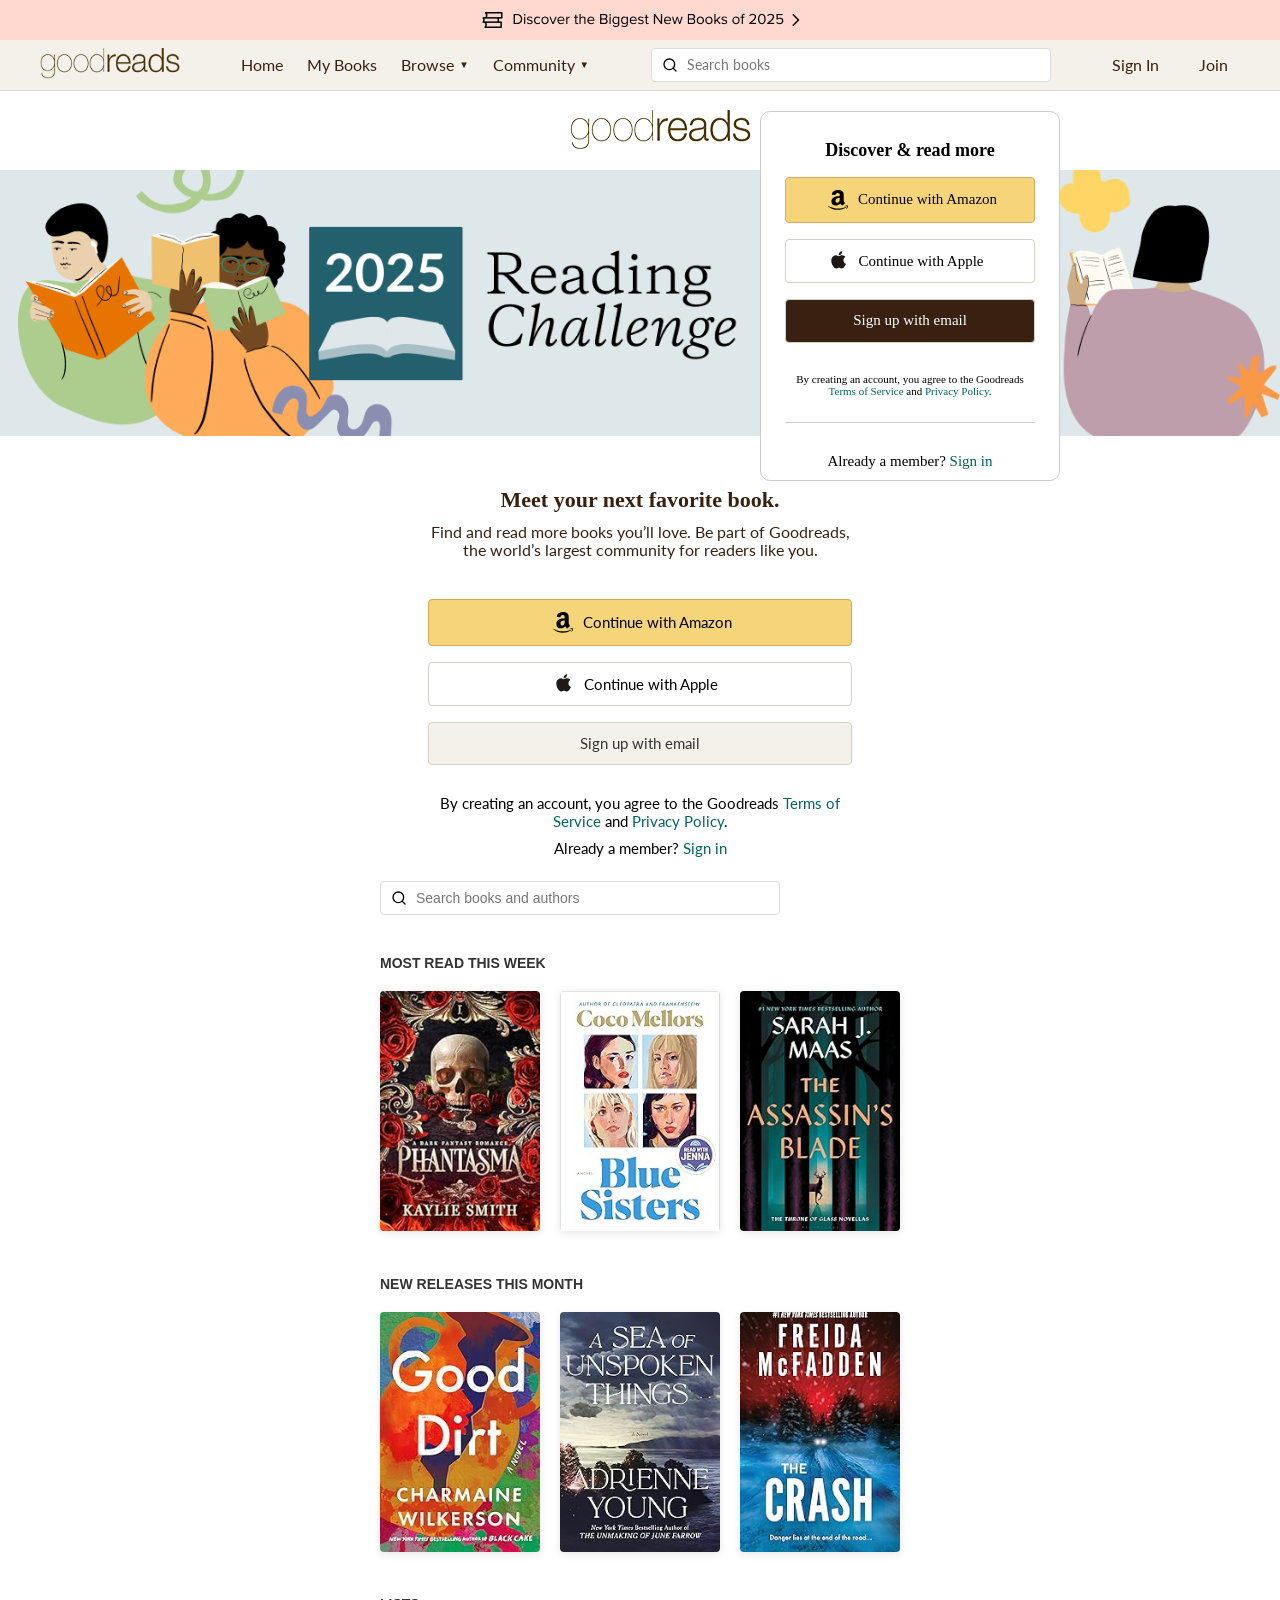
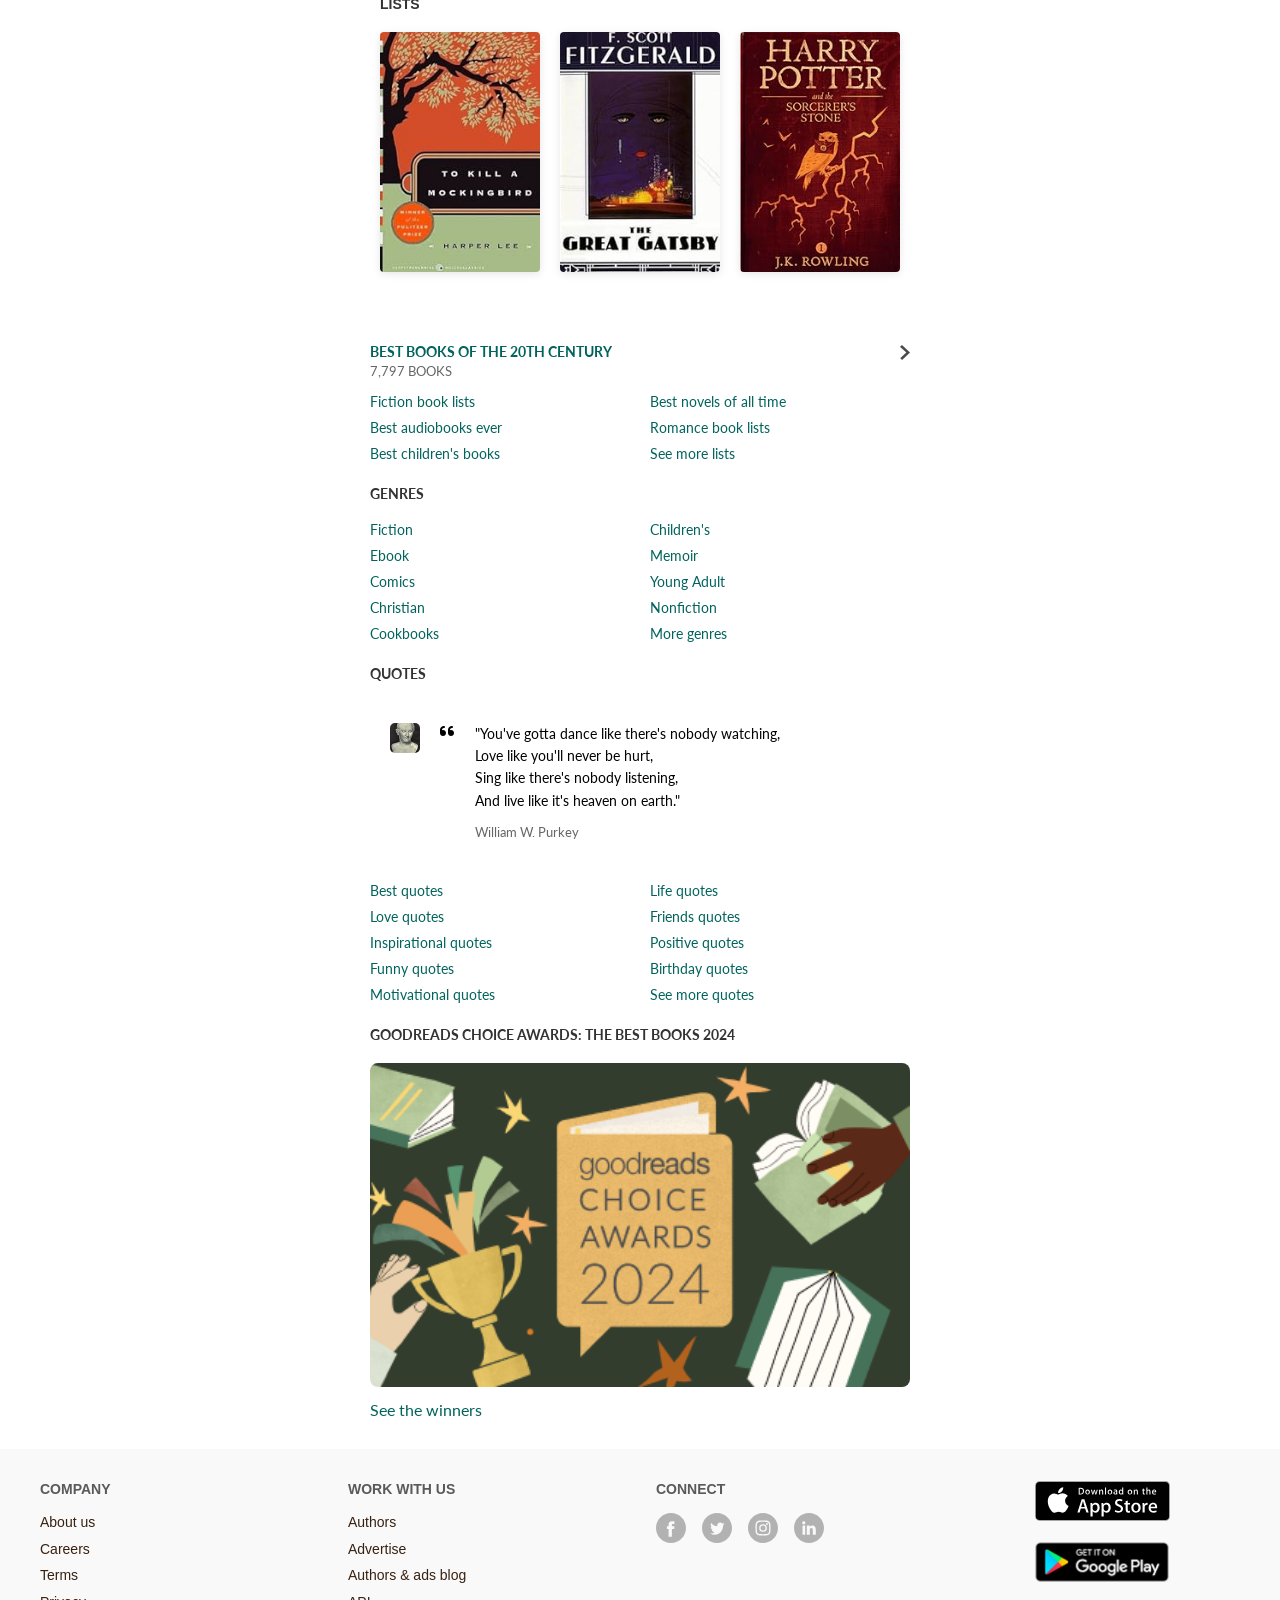
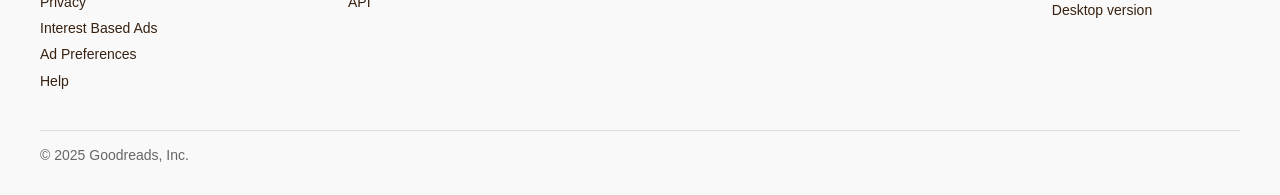
==== frontend/mainHome.html @ a1d8a349 "Added Frontend part from previous class project | IP 1 class project - Good-reads clone - UI / front" ====
<!DOCTYPE html>
<html lang="en">
  <head>
    <meta charset="UTF-8" />
    <meta name="viewport" content="width=device-width, initial-scale=1.0" />
    <meta
      name="description"
      content="Discover and read more books you'll love. Be part of Goodreads, the world’s largest community for readers."
    />
    <meta
      name="keywords"
      content="books, reading, book reviews, book recommendations, Goodreads, book community"
    />
    <meta name="author" content="Goodreads" />
    <meta
      property="og:title"
      content="Goodreads | Meet your next favorite book"
    />
    <meta
      property="og:description"
      content="Discover and read more books you'll love. Be part of Goodreads, the world’s largest community for readers."
    />
    <meta property="og:image" content="./assets/image/logo.png" />
    <meta property="og:url" content="https://www.goodreads.com" />
    <meta name="twitter:card" content="summary_large_image" />
    <meta
      name="twitter:title"
      content="Goodreads | Meet your next favorite book"
    />
    <meta
      name="twitter:description"
      content="Discover and read more books you'll love. Be part of Goodreads, the world’s largest community for readers."
    />
    <meta name="twitter:image" content="./assets/image/logo.png" />
    <title>Goodreads | Meet your next favorite book</title>
    <link rel="icon" href="./assets/image/favicon.png" />
    <link rel="stylesheet" href="./css/mainHomeStyles.css" />
    <link rel="stylesheet" href="./css/normalize.css" />
    <link rel="preconnect" href="https://fonts.googleapis.com" />
    <link rel="preconnect" href="https://fonts.gstatic.com" crossorigin />
    <link
      href="https://fonts.googleapis.com/css2?family=Lato:ital,wght@0,100;0,300;0,400;0,700;0,900;1,100;1,300;1,400;1,700;1,900&display=swap"
      rel="stylesheet"
    />

    <link
      href="https://cdnjs.cloudflare.com/ajax/libs/font-awesome/6.0.0-beta3/css/all.min.css"
      rel="stylesheet"
    />
  </head>
  <body>
    <!-- header section -->
    <header class="header">
      <div class="header-info">
        <a href="#"
          ><img src="./assets/image/siteHeaderFullImage.png" alt=""
        /></a>
      </div>
      <div class="nav-container">
        <nav class="nav">
          <div class="search-icon">
            <i class="fas fa-search"></i>
          </div>
          <a href="#" class="logo"
            ><img src="./assets/image/logo.png" alt=""
          /></a>
          <div class="nav-links">
            <a href="./mainHome.html" class="nav-link">Home</a>
            <a href="./Pages/BookDisplay.html" class="nav-link my-books-link"
              >My Books</a
            >
            <div class="dropdown">
              <a
                href="./Pages/BookDisplay.html"
                class="nav-link dropdown-toggle"
                >Browse</a
              >
            </div>
            <div class="dropdown">
              <a href="#" class="nav-link dropdown-toggle">Community</a>
            </div>
          </div>
          <div class="search-container">
            <input
              type="search"
              class="search-input"
              placeholder="Search books"
            />
          </div>
          <div class="auth-links">
            <a
              href="./Pages/signInWithPage.html"
              class="nav-link auth-link sign-in"
              >Sign In</a
            >
            <a
              href="./Pages/signUpWithPage.html"
              class="nav-link auth-link join"
              >Join</a
            >
          </div>
        </nav>
      </div>
    </header>
    <!-- header section end-->

    <section class="hero-section">
      <div class="hero-logo">
        <img src="./assets/image/logo.png" alt="logo" />
      </div>

      <div class="hero">
        <img
          class="first-image"
          src="./assets/image/promo-banner.png"
          alt="promotional banner image"
        />
        <!-- a second banner image for smaller screens -->
        <img
          class="second-image"
          src="./assets/image/second-hero-banner-image.png"
          alt=""
        />
      </div>

      <div class="sign-up-with-page--overlay">
        <h3>Discover & read more</h3>
        <div class="sign-up-with-container">
          <div class="buttons">
            <button class="button amazon-btn">
              <img src="./assets/image/amazon-icon.svg" alt="" /><span
                class="text-content"
              >
                Continue with Amazon
              </span>
            </button>

            <button class="button apple-btn">
              <img width="" src="./assets/image/apple-logo.svg" alt="" /><span
                class="text-content"
              >
                Continue with Apple
              </span>
            </button>

            <button
              class="button email-btn"
              onclick="location.href='./Pages/signUpWithEmail.html'"
            >
              Sign up with email
            </button>
          </div>

          <div class="terms">
            By creating an account, you agree to the Goodreads
            <a href="#">Terms of Service</a> and <a href="#">Privacy Policy</a>.
          </div>

          <div class="signin">
            Already a member? <a href="./Pages/signInWithPage.html">Sign in</a>
          </div>
        </div>
      </div>
    </section>

    <!-- main section -->
    <main class="main-container">
      <section class="promo-section">
        <h3 class="heading">Meet your next favorite book.</h3>
        <p class="sub-heading">
          Find and read more books you’ll love. Be part of Goodreads, the
          world’s largest community for readers like you.
        </p>
      </section>

      <section class="sign-up-with-page">
        <div class="sign-up-with-container">
          <div class="buttons">
            <button class="button amazon-btn">
              <img src="./assets/image/amazon-icon.svg" alt="" /><span
                class="text-content"
              >
                Continue with Amazon
              </span>
            </button>

            <button class="button apple-btn">
              <img width="" src="./assets/image/apple-logo.svg" alt="" /><span
                class="text-content"
              >
                Continue with Apple
              </span>
            </button>

            <button
              class="button email-btn"
              onclick="location.href='signUpWithEmail.html'"
            >
              Sign up with email
            </button>
          </div>

          <div class="terms">
            By creating an account, you agree to the Goodreads
            <a href="#">Terms of Service</a> and <a href="#">Privacy Policy</a>.
          </div>

          <div class="signin">
            Already a member? <a href="./Pages/signInWithPage.html">Sign in</a>
          </div>
        </div>
      </section>

      <section class="books-display-grid">
        <div class="books-gird-container">
          <div class="author-search-container search-container">
            <input
              type="search"
              placeholder="Search books and authors"
              class="authors-search-input search-input"
            />
          </div>

          <section class="book-section">
            <h2 class="section-title">MOST READ THIS WEEK</h2>
            <div class="book-grid">
              <div class="book-card">
                <a href="./Pages/BookDisplay.html">
                  <img
                    src="./assets/image/books-image/book1.png"
                    alt="Phantasma by Kaylie Smith"
                    class="book-cover"
                  />
                </a>
              </div>
              <div class="book-card">
                <a href="./Pages/BookDisplay.html">
                  <img
                    src="./assets/image/books-image/book2.png"
                    alt="Blue Sisters by Coco Mellors"
                    class="book-cover"
                  />
                </a>
              </div>
              <div class="book-card">
                <a href="./Pages/BookDisplay.html">
                  <img
                    src="./assets/image/books-image/book3.png"
                    alt="The Assassin's Blade"
                    class="book-cover"
                  />
                </a>
              </div>
            </div>
          </section>

          <section class="book-section">
            <h2 class="section-title">NEW RELEASES THIS MONTH</h2>
            <div class="book-grid">
              <div class="book-card">
                <a href="./Pages/BookDisplay.html">
                  <img
                    src="./assets/image/books-image/book4.png"
                    alt="Good Dirt by Charmaine Wilkerson"
                    class="book-cover"
                  />
                </a>
              </div>
              <div class="book-card">
                <a href="./Pages/BookDisplay.html">
                  <img
                    src="./assets/image/books-image/book5.png"
                    alt="A Sea of Unspoken Things by Adrienne Young"
                    class="book-cover"
                  />
                </a>
              </div>
              <div class="book-card">
                <a href="./Pages/BookDisplay.html">
                  <img
                    src="./assets/image/books-image/book6.png"
                    alt="The Crash"
                    class="book-cover"
                  />
                </a>
              </div>
            </div>
          </section>
          <section class="book-section">
            <h2 class="section-title">LISTS</h2>
            <div class="book-grid">
              <div class="book-card">
                <a href="./Pages/BookDisplay.html">
                  <img
                    src="./assets/image/books-image/book7.png"
                    alt="Good Dirt by Charmaine Wilkerson"
                    class="book-cover"
                  />
                </a>
              </div>
              <div class="book-card">
                <a href="./Pages/BookDisplay.html">
                  <img
                    src="./assets/image/books-image/book8.png"
                    alt="A Sea of Unspoken Things by Adrienne Young"
                    class="book-cover"
                  />
                </a>
              </div>
              <div class="book-card">
                <a href="./Pages/BookDisplay.html">
                  <img
                    src="./assets/image/books-image/book9.png"
                    alt="The Crash"
                    class="book-cover"
                  />
                </a>
              </div>
            </div>
          </section>
        </div>
      </section>

      <section class="list-section">
        <h2 class="section-title with-count">
          <a href="#" class="section-link">
            <p>Best Books of the 20th Century</p>
            <span class="chevron">
              <img src="./assets/icons/chevron.png" alt="" />
            </span>
          </a>
          <div class="book-count">7,797 books</div>
        </h2>

        <div class="lists-grid">
          <div class="lists-column">
            <a href="#" class="list-link">Fiction book lists</a>
            <a href="#" class="list-link">Best audiobooks ever</a>
            <a href="#" class="list-link">Best children's books</a>
          </div>
          <div class="lists-column">
            <a href="#" class="list-link">Best novels of all time</a>
            <a href="#" class="list-link">Romance book lists</a>
            <a href="#" class="list-link">See more lists</a>
          </div>
        </div>
      </section>

      <section class="genres-section">
        <h2 class="section-title">GENRES</h2>
        <div class="lists-grid">
          <div class="lists-column">
            <a href="#" class="list-link">Fiction</a>
            <a href="#" class="list-link">Ebook</a>
            <a href="#" class="list-link">Comics</a>
            <a href="#" class="list-link">Christian</a>
            <a href="#" class="list-link">Cookbooks</a>
          </div>
          <div class="lists-column">
            <a href="#" class="list-link">Children's</a>
            <a href="#" class="list-link">Memoir</a>
            <a href="#" class="list-link">Young Adult</a>
            <a href="#" class="list-link">Nonfiction</a>
            <a href="#" class="list-link">More genres</a>
          </div>
        </div>
      </section>

      <section class="quotes-section">
        <h2 class="section-title">QUOTES</h2>
        <div class="quote-card">
          <div class="quote-content">
            <img
              src="./assets/image/quote-img.png"
              alt="William W. Purkey"
              class="quote-author-image"
            />
            <i class="fas fa-quote-left"></i>
            <blockquote class="quote-text">
              <p>"You've gotta dance like there's nobody watching,</p>
              <p>Love like you'll never be hurt,</p>
              <p>Sing like there's nobody listening,</p>
              <p>And live like it's heaven on earth."</p>
              <footer class="quote-author">William W. Purkey</footer>
            </blockquote>
          </div>
        </div>

        <div class="lists-grid">
          <div class="lists-column">
            <a href="#" class="list-link">Best quotes</a>
            <a href="#" class="list-link">Love quotes</a>
            <a href="#" class="list-link">Inspirational quotes</a>
            <a href="#" class="list-link">Funny quotes</a>
            <a href="#" class="list-link">Motivational quotes</a>
          </div>
          <div class="lists-column">
            <a href="#" class="list-link">Life quotes</a>
            <a href="#" class="list-link">Friends quotes</a>
            <a href="#" class="list-link">Positive quotes</a>
            <a href="#" class="list-link">Birthday quotes</a>
            <a href="#" class="list-link">See more quotes</a>
          </div>
        </div>
      </section>

      <section class="awards-section">
        <h2 class="section-title">
          GOODREADS CHOICE AWARDS: THE BEST BOOKS 2024
        </h2>
        <a href="#" class="awards-banner">
          <img
            src="./assets/image/goodreads-2024-award.png"
            alt="Goodreads Choice Awards 2024"
            class="awards-image"
          />
          <a href="#" class="awards-link">See the winners</a>
        </a>
      </section>
    </main>
    <!-- main section end -->

    <!-- footer section -->
    <footer class="footer">
      <div class="footer-content">
        <!-- Company information links -->
        <div class="footer-section">
          <h3>COMPANY</h3>
          <ul>
            <li><a href="#">About us</a></li>
            <li><a href="#">Careers</a></li>
            <li><a href="#">Terms</a></li>
            <li><a href="#">Privacy</a></li>
            <li><a href="#">Interest Based Ads</a></li>
            <li><a href="#">Ad Preferences</a></li>
            <li><a href="#">Help</a></li>
          </ul>
        </div>

        <!-- Work with us links -->
        <div class="footer-section">
          <h3>WORK WITH US</h3>
          <ul>
            <li><a href="#">Authors</a></li>
            <li><a href="#">Advertise</a></li>
            <li><a href="#">Authors & ads blog</a></li>
            <li><a href="#">API</a></li>
          </ul>
        </div>

        <!-- Social media links -->
        <div class="footer-section">
          <h3>CONNECT</h3>
          <div class="social-icons">
            <a href="#" aria-label="Facebook"
              ><img
                src="./assets/icons/facebook.svg"
                alt="Facebook"
                class="social-icon"
            /></a>
            <a href="#" aria-label="Twitter"
              ><img
                src="./assets/icons/twitter.svg"
                alt="Twitter"
                class="social-icon"
            /></a>
            <a href="#" aria-label="Instagram"
              ><img
                src="./assets/icons/instagram.svg"
                alt="Instagram"
                class="social-icon"
            /></a>
            <a href="#" aria-label="LinkedIn"
              ><img
                src="./assets/icons/linkedin.svg"
                alt="LinkedIn"
                class="social-icon"
            /></a>
          </div>
        </div>

        <!-- App download links -->
        <div class="footer-section app-downloads">
          <a href="#" class="app-button">
            <img
              src="./assets/icons/appleStore.svg"
              alt="Download on the App Store"
            />
          </a>
          <a href="#" class="app-button">
            <img
              src="./assets/icons/googlePlayStore.png"
              alt="Get it on Google Play"
            />
          </a>
          <a href="#" class="desktop-version">Desktop version</a>
        </div>
      </div>

      <!-- Footer bottom section -->
      <div class="footer-bottom">
        <p>&copy; 2025 Goodreads, Inc.</p>
      </div>
    </footer>
    <!-- footer section end -->
  </body>
</html>
---- frontend/css/mainHomeStyles.css ----
/* Reset default margin, padding, and set box-sizing to border-box for all elements */
* {
  margin: 0;
  padding: 0;
  box-sizing: border-box;
}

/* Set default font for the body */
body {
  font-family: "Lato", "Helvetica Neue", Arial, sans-serif;
}

/* Header styles */
.header {
  position: fixed;
  top: 0;
  left: 0;
  right: 0;
  z-index: 1000;
}
.header-info a {
  background-color: #ffd9d0;
  display: flex;
  max-width: 100%;
  justify-content: center;
}

/* Navigation container styles */
.nav-container {
  background-color: #f4f1ea;
  padding: 0 32px;
  border-bottom: 1px solid #d8d8d8;
}

/* Navigation bar styles */
.nav {
  display: flex;
  align-items: center;
  justify-content: space-between;
  max-width: 1200px;
  margin: 0 auto;
}

/* Logo styles */
.logo {
  max-width: 140px;
}
.logo img {
  width: 100%;
  margin-right: 15px;
}

/* Navigation links styles */
.nav-links {
  display: inline-flex;
  align-items: center;
}

/* Individual navigation link styles */
.nav-link {
  color: #382110;
  display: flex;
  align-items: center;
  text-decoration: none;
  font-size: 16px;
  height: 50px;
  padding: 0 12px;
  transition: all 0.2s ease-in-out;
}

/* Navigation link hover effect */
.nav-link:hover {
  background-color: #382110;
  color: white;
}

/* Dropdown menu styles */
.dropdown {
  position: relative;
  display: inline-block;
}

/* Dropdown toggle arrow */
.dropdown-toggle::after {
  content: "▼";
  font-size: 0.6rem;
  margin-left: 0.3rem;
}

/* Search container styles */
.search-container {
  position: relative;
  flex-grow: 1;
  flex-basis: 1fr;
  max-width: 400px;
}

/* Search input styles */
.search-input {
  width: 100%;
  padding: 8px 12px;
  font-size: 14px;
  border: 1px solid #ddd;
  border-radius: 4px;
  outline: none;
  background-image: url('data:image/svg+xml,<svg xmlns="http://www.w3.org/2000/svg" width="16" height="16" viewBox="0 0 24 24" fill="none" stroke="currentColor" stroke-width="2" stroke-linecap="round" stroke-linejoin="round"><circle cx="11" cy="11" r="8"/><line x1="21" y1="21" x2="16.65" y2="16.65"/></svg>');
  background-repeat: no-repeat;
  background-position: 10px center;
  padding-left: 35px;
}

/* Hide search icon by default */
.search-icon {
  display: none;
}

/* Authentication links styles */
.auth-links {
  display: flex;
  gap: 1rem;
  align-items: center;
}

/* Individual authentication link styles */
.auth-link {
  color: #382110;
  font-size: 16px;
}

/* Responsive styles for screens with max-width of 1190px */
@media (max-width: 1190px) {
  .nav {
    flex-wrap: wrap;
    justify-content: center;
  }

  .header-info a {
    overflow: hidden;
  }

  .nav-links {
    order: 3;
    width: 100%;
    margin-top: 0.5rem;
    display: flex;
    justify-content: center;
    gap: 5vw;
    border-top: 1px solid #d8d8d8;
  }

  .search-container {
    margin: 0 15px;
  }
}

/* Responsive styles for screens with max-width of 768px */
@media (max-width: 768px) {
  .search-container,
  .auth-links .join,
  .my-books-link {
    display: none;
  }
  .nav-links {
    gap: 10vw;
  }
  .nav {
    padding-top: 10px;
  }

  .auth-links .sign-in {
    height: 32px;
    padding: 0 15px;
    border-radius: 5px;
    background-color: #382110;
    color: white;
  }
  .nav {
    justify-content: space-between;
  }
  .search-icon {
    display: block;
  }
}

/* Responsive styles for screens with max-width of 300px */
@media (max-width: 300px) {
  .nav-links {
    gap: 0;
  }
}
/* header styles end */

/* Footer section styles */
.footer {
  background-color: #f9f9f9;
  padding: 2rem 1rem;
  font-family: "Helvetica Neue", Helvetica, Arial, sans-serif;
}

/* Footer content grid layout */
.footer-content {
  max-width: 1200px;
  margin: 0 auto;
  display: grid;
  grid-template-columns: repeat(auto-fit, minmax(200px, 1fr));
  gap: 2rem;
}

/* Footer section heading styles */
.footer-section h3 {
  color: #333;
  font-size: 0.875rem;
  font-weight: 900;
  margin-bottom: 1rem;
  opacity: 0.8;
}

/* Footer section list styles */
.footer-section ul {
  list-style: none;
  padding: 0;
  margin: 0;
}

/* Footer section list item styles */
.footer-section ul li {
  margin-bottom: 0.5rem;
}

/* Footer section list item link styles */
.footer-section ul li a {
  color: #382110;
  text-decoration: none;
  font-size: 0.875rem;
}

/* Footer section list item link hover effect */
.footer-section ul li a:hover {
  text-decoration: underline;
}

/* Social icons container styles */
.social-icons {
  display: flex;
  gap: 1rem;
}

/* Individual social icon styles */
.social-icon {
  width: 30px;
  height: 30px;
  opacity: 0.8;
}

/* App download buttons container styles */
.app-downloads {
  display: flex;
  flex-wrap: wrap;
  flex-direction: column;
  align-items: center;
  gap: 1rem;
}

/* App download button image styles */
.app-button img {
  height: 40px;
  width: auto;
}

/* Footer bottom section styles */
.footer-bottom {
  max-width: 1200px;
  margin: 2rem auto 0;
  padding-top: 1rem;
  border-top: 1px solid #ddd;
  display: flex;
  justify-content: space-between;
  align-items: center;
  font-size: 0.875rem;
  color: #666;
}

/* Desktop version link styles */
.desktop-version {
  color: #382110;
  text-decoration: none;
  font-size: 0.875rem;
}

/* Desktop version link hover effect */
.desktop-version:hover {
  text-decoration: underline;
}

/* Responsive styles for screens with max-width of 940px */
@media (max-width: 940px) {
  .app-downloads {
    flex-direction: row;
  }
}

/* Responsive styles for screens with max-width of 768px */
@media (max-width: 768px) {
  .footer-content {
    grid-template-columns: repeat(auto-fit, minmax(150px, 1fr));
    gap: 1.5rem;
  }

  .app-downloads {
    grid-column: 1 / -1;
    flex-direction: row;
    justify-content: center;
    gap: 1rem;
  }

  .footer-bottom {
    flex-direction: column;
    text-align: center;
    gap: 0.5rem;
  }
}

/* Responsive styles for screens with max-width of 480px */
@media (max-width: 480px) {
  .footer {
    padding: 1.5rem 1rem;
  }

  .footer-content {
    grid-template-columns: 1fr;
    text-align: center;
  }

  .social-icons {
    justify-content: center;
  }

  .app-downloads {
    flex-direction: column;
    align-items: center;
  }
}
/* Footer section styles end */

/* Hero seciton styles */
.container {
  width: 100%;
  max-width: 1200px;
  margin: 0 auto;
}

.hero-logo {
  width: 100%;
  margin: 20px;
  display: flex;
  justify-content: center;
}
.hero-section {
  margin-top: 110px;
  position: relative;
}

.hero img {
  width: 100%;
}
.second-image {
  display: none;
}

@media (max-width: 768px) {
  .hero img {
    width: 100%;
    margin: 0 auto;
    padding: 0 20px;
  }
  .first-image {
    display: none;
  }
  .second-image {
    display: block;
  }
}

@media (max-width: 1190px) {
  .hero-section {
    margin-top: 165px;
  }
}

.sign-up-with-page--overlay {
  width: 300px;
  height: 370px;
  padding: 24px;
  font-family: Merriweather, Georgia, serif;
  border-radius: 10px;
  border: 1px solid #ccc;
  background-color: #ffffff;
  position: absolute;
  top: 1px;
  right: 220px;
  bottom: 0;
  z-index: 10; /* Ensure it overlays above other content */
}
.sign-up-with-page--overlay .signin {
  margin-top: 24px !important;
  padding-top: 30px;
  padding-bottom: 10px;
  border-top: 1px solid #ccc;
}
.sign-up-with-page--overlay .terms {
  font-size: 11px !important;
}
.sign-up-with-page--overlay h3 {
  text-align: center;
  font-size: 18px;
  font-weight: 700;
  padding-top: 4px;
  margin-bottom: 14px;
}
.sign-up-with-page--overlay .email-btn {
  background-color: #382110 !important;
  color: white !important;
}

@media screen and (max-width: 1230px) {
  .sign-up-with-page--overlay {
    display: none;
  }
}
/* Hero seciton styles end */

/* main section styles */
.main-container {
  width: 100%;
  max-width: 570px;
  margin: 0 auto;
  display: flex;
  flex-direction: column;
  align-self: center;
  justify-content: center;
  gap: 24px;
  padding: 0 5px;
}
.promo-section {
  margin: 0 auto;
  margin-top: 48px;
  text-align: center;
  color: #382110;
  max-width: 424px;
}

.promo-section .heading {
  font-family: Merriweather, Georgia, serif;
  margin-bottom: 10px;
  font-size: 22px;
}

/* styles for the sign up components */
.sign-up-with-container {
  width: 100%;
  max-width: 424px;
  text-align: center;
}

.sign-up-with-container .logo {
  height: 40px;
  width: 181px;
  margin: 44px auto 48px;
}

.sign-up-with-container .button {
  width: 100%;
  padding: 12px;
  margin: 16px 0;
  border: 1px solid #d6d0c4;
  border-radius: 4px;
  font-size: 15px;
  cursor: pointer;
  display: flex;
  align-items: center;
  justify-content: center;
  gap: 5px;
  text-decoration: none;
  transition: background-color 0.2s;
}

.sign-up-with-container .amazon-btn {
  background-color: #f5d47a;
  color: #000000;
  border-color: #d6aa59;
  transition: all 0.15s ease-in-out;
}

.sign-up-with-container .amazon-btn:hover {
  background-color: #f0b954;
}
.sign-up-with-container .amazon-btn:hover span.text-content {
  opacity: 0.8;
}

.sign-up-with-container .apple-btn {
  background-color: #ffffff;
  padding-right: 25px;
  padding-top: 6px;
  padding-bottom: 6px;
  color: #000000;
  border-color: #d6d0c4;
  transition: all 0.15s ease-in-out;
}

.sign-up-with-container .apple-btn:hover span.text-content {
  opacity: 0.8;
}

.sign-up-with-container .email-btn {
  background-color: #f4f1ea;
  color: #333333;
  transition: all 0.15s ease-in-out;
}

.sign-up-with-container .email-btn:hover {
  background-color: #ebe8e2;
  opacity: 0.9;
}

.sign-up-with-container .terms {
  margin-top: 30px;
  font-size: 15px;
  color: #000;
}

.sign-up-with-container .terms a {
  color: #00635d;
  text-decoration: none;
}

.sign-up-with-container .signin {
  margin-top: 10px;
  font-size: 15px;
}
.sign-up-with-container .signin a {
  color: #00635d;
  text-decoration: none;
}

.sign-up-with-container a:hover {
  text-decoration: underline;
}

.sign-up-with-container .button img {
  width: 30px;
}

.sign-up-with-page {
  display: flex;
  flex-direction: column;
  align-items: center;
  justify-content: center;
}

/* books display grid styles */
.books-gird-container {
  max-width: 1200px;
  margin: 0 auto;
  padding: 0 20px;
  font-family: "Helvetica Neue", Arial, sans-serif;
}

.author-search-container {
  margin-bottom: 40px;
}

.authors-search-input {
  max-width: 400px;
}
/* Alrady have been writen above */
/* .search-input {
  width: 100%;
  padding: 8px 12px;
  font-size: 14px;
  border: 1px solid #ddd;
  border-radius: 4px;
  outline: none;
  background-image: url('data:image/svg+xml,<svg xmlns="http://www.w3.org/2000/svg" width="16" height="16" viewBox="0 0 24 24" fill="none" stroke="currentColor" stroke-width="2" stroke-linecap="round" stroke-linejoin="round"><circle cx="11" cy="11" r="8"/><line x1="21" y1="21" x2="16.65" y2="16.65"/></svg>');
  background-repeat: no-repeat;
  background-position: 10px center;
  padding-left: 35px;
} */

.search-input:focus {
  outline: none;
  border-color: #027a9f;
}

.section-title {
  font-size: 14px;
  font-weight: bold;
  color: #333;
  margin-bottom: 20px;
  text-transform: uppercase;
}

.book-section {
  margin-bottom: 40px;
}

.book-grid {
  display: grid;
  grid-template-columns: repeat(auto-fill, minmax(150px, 1fr));
  gap: 20px;
}

.book-cover {
  width: 100%;
  height: auto;
  aspect-ratio: 2/3;
  object-fit: cover;
  border-radius: 4px;
  box-shadow: 0 2px 8px rgba(0, 0, 0, 0.1);
  transition: transform 0.2s ease-in-out, box-shadow 0.2s ease-in-out;
}
.book-cover:hover {
  transform: translateY(-5px);
  box-shadow: 0 5px 10px rgba(0, 0, 0, 0.5);
}

@media (max-width: 768px) {
  .book-grid {
    grid-template-columns: repeat(auto-fill, minmax(120px, 1fr));
    gap: 15px;
  }

  .section-title {
    font-size: 13px;
  }
}

@media (max-width: 480px) {
  .container {
    padding: 15px;
  }

  .book-grid {
    grid-template-columns: repeat(auto-fill, minmax(100px, 1fr));
    gap: 10px;
  }

  .search-input {
    font-size: 13px;
  }
}

/* links and quotes section */
.list-section,
.genres-section,
.quotes-section,
.awards-section {
  padding: 0 10px;
}

.section-title.with-count {
  margin-bottom: 15px;
}

.section-link {
  color: #333;
  text-decoration: none;
  display: flex;
  justify-content: space-between;
  align-items: center;
  gap: 10px;
  transition: transform 0.2s ease-in-out;
}

.main-container a {
  color: #00635d;
}

.book-count {
  color: #666;
  font-size: 13px;
  font-weight: normal;
}

.chevron {
  color: #666;
  font-size: 20px;
  transition: transform 0.2s ease-in-out;
}
.chevron:hover,
.section-link:hover .chevron {
  transform: translateX(5px);
}

.lists-grid {
  display: grid;
  grid-template-columns: 1fr 1fr;
  gap: 20px;
}

.lists-column {
  display: flex;
  flex-direction: column;
  gap: 10px;
}

.list-link {
  color: #00635d;
  text-decoration: none;
  font-size: 14px;
}

.list-link:hover {
  text-decoration: underline;
}

.quote-card {
  border-radius: 8px;
  padding: 20px;
  margin-bottom: 20px;
}

.quote-content {
  display: flex;
  gap: 20px;
}

.quote-author-image {
  width: 30px;
  height: 30px;
  object-fit: cover;
  border-radius: 5px;
}

.quote-text {
  margin: 0;
  font-size: 14px;
  line-height: 1.6;
}

.quote-text p {
  margin: 0;
}

.quote-author {
  margin-top: 10px;
  font-size: 13px;
  color: #666;
}

.awards-banner {
  display: block;
  margin-top: 15px;
}

.awards-image {
  width: 100%;
  height: auto;
  border-radius: 8px;
}

.awards-link {
  display: block;
  color: #00635d;
  text-decoration: none;
  font-size: 16px;
  margin: 10px 0;
  margin-bottom: 30px;
}

.awards-link:hover {
  text-decoration: underline;
}

@media (max-width: 768px) {
  .quote-content {
    flex-direction: column;
    align-items: center;
    text-align: center;
  }

  .lists-grid {
    gap: 15px;
  }

  .quote-card {
    padding: 15px;
  }
}

@media (max-width: 480px) {
  .lists-grid {
    grid-template-columns: 1fr;
    gap: 10px;
  }

  .section-title {
    font-size: 13px;
  }

  .quote-text {
    font-size: 13px;
  }
}
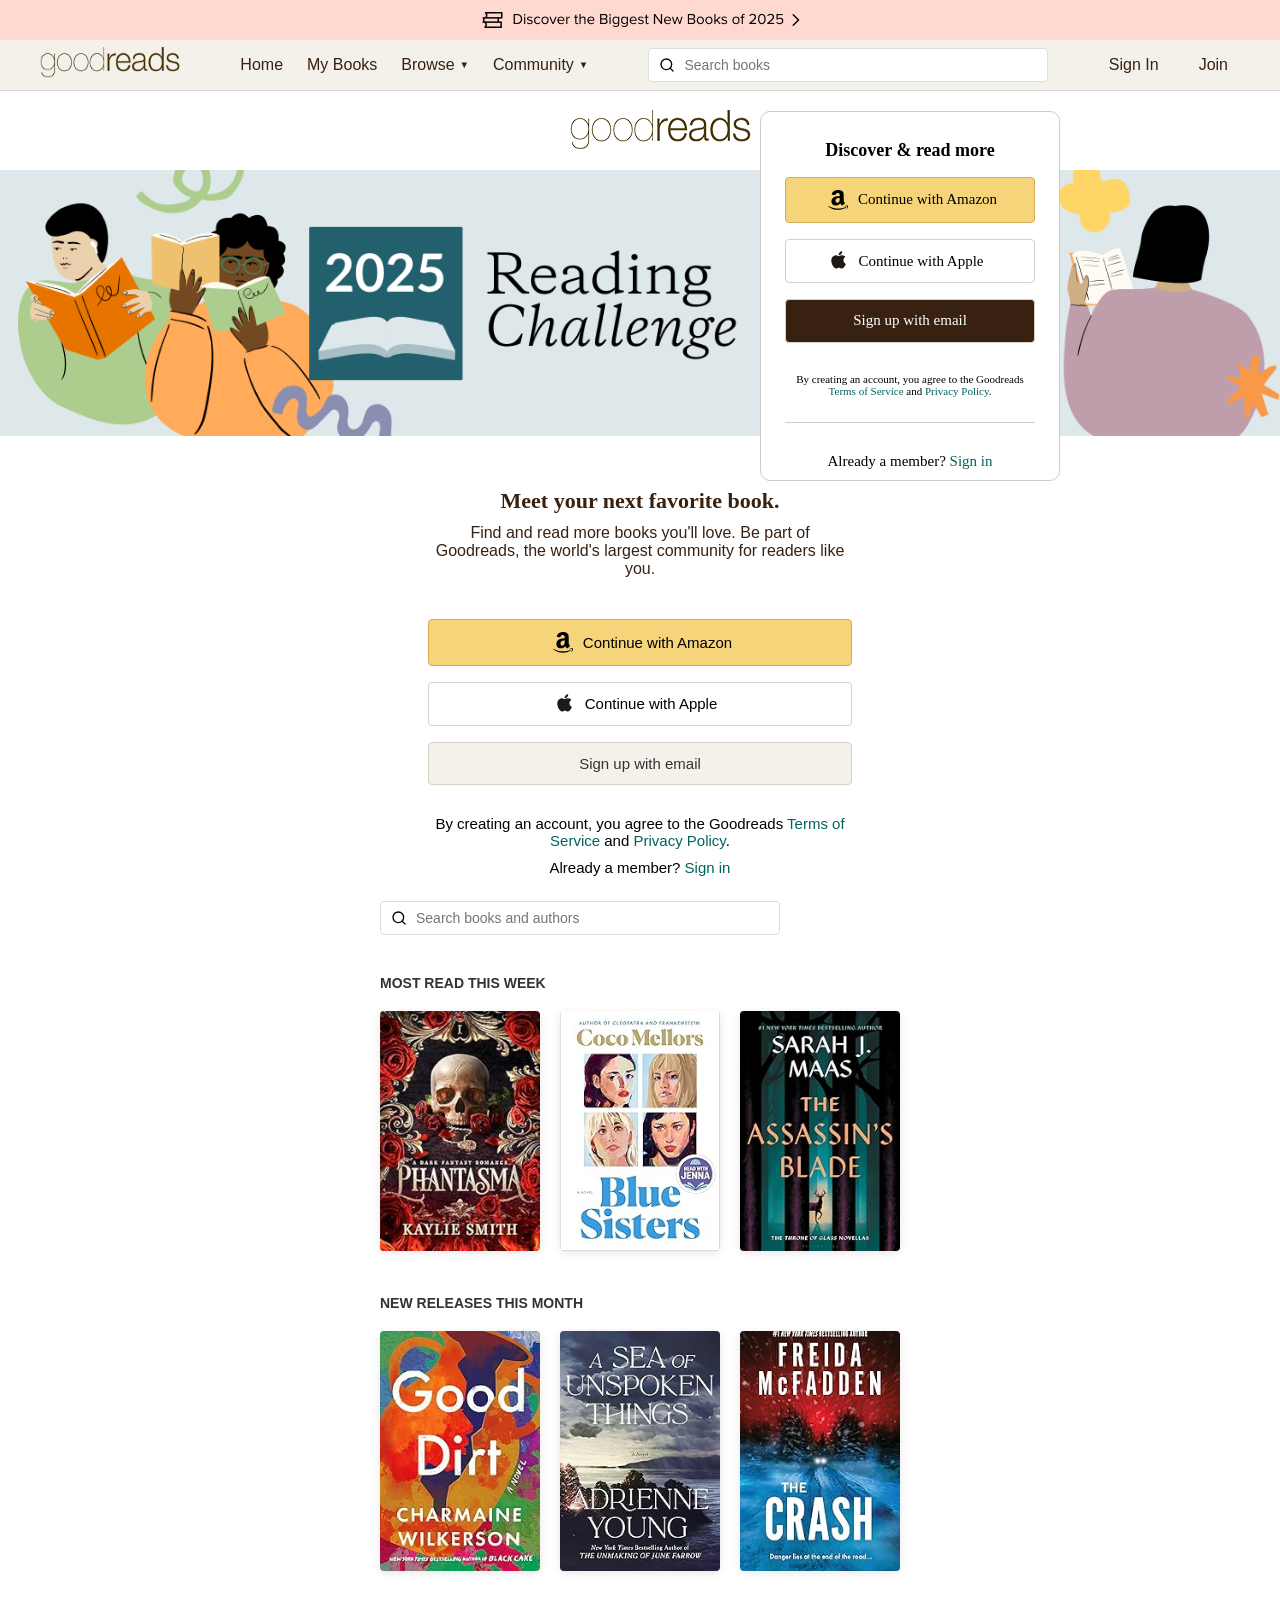
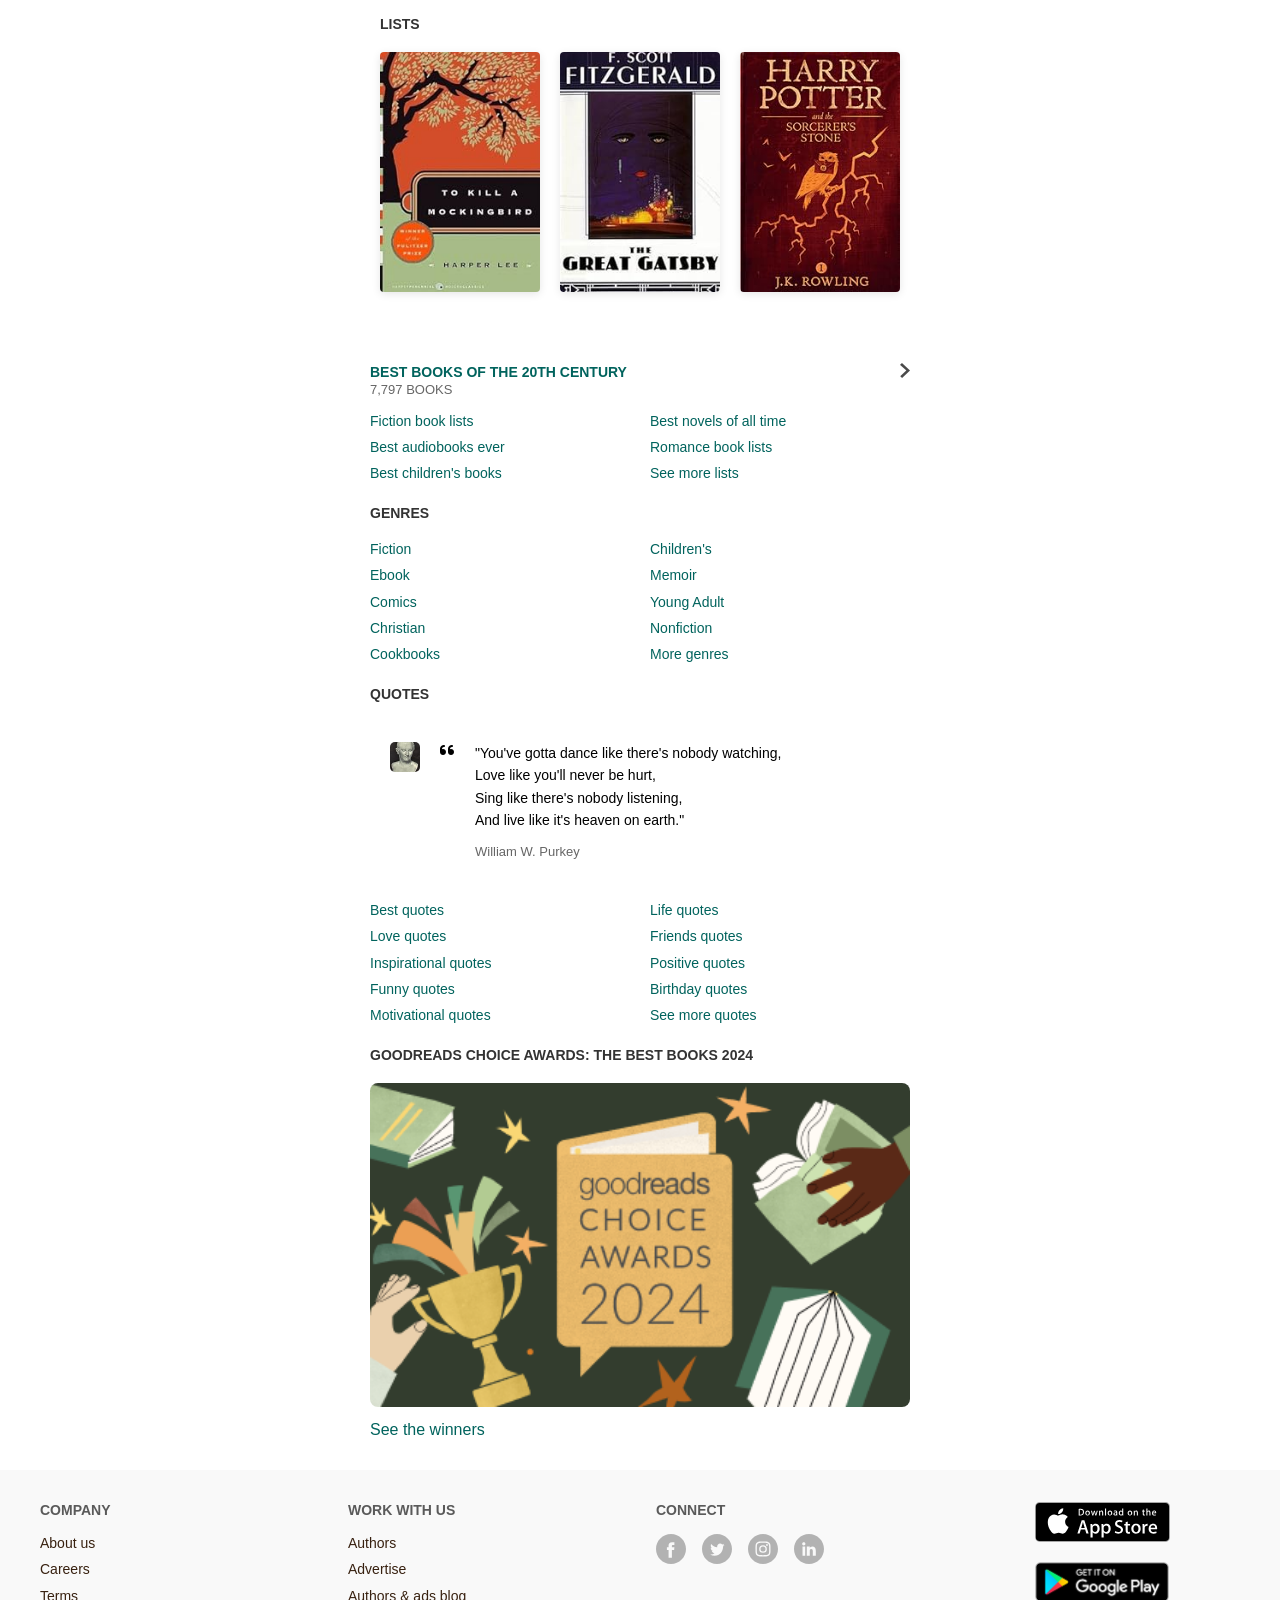
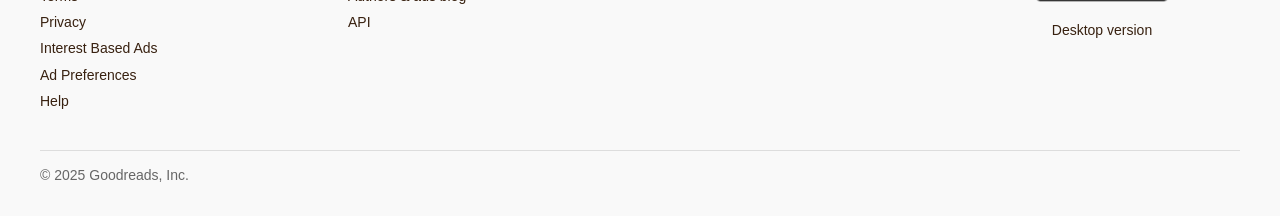
==== commit 3e7d9566: "refactor: finalized integrating backend registration logic and the frontend through js hooks / fetch" ====
--- a/frontend/mainHome.html
+++ b/frontend/mainHome.html
@@ -4,8 +4,12 @@
     <meta charset="UTF-8" />
     <meta name="viewport" content="width=device-width, initial-scale=1.0" />
     <meta
+      http-equiv="Content-Security-Policy"
+      content="default-src 'self'; img-src 'self' data: https:; style-src 'self' 'unsafe-inline' https://fonts.googleapis.com https://cdnjs.cloudflare.com; font-src 'self' https://fonts.gstatic.com https://cdnjs.cloudflare.com; script-src 'self' 'unsafe-inline' https://cdnjs.cloudflare.com;"
+    />
+    <meta
       name="description"
-      content="Discover and read more books you'll love. Be part of Goodreads, the world’s largest community for readers."
+      content="Discover and read more books you'll love. Be part of Goodreads, the world's largest community for readers."
     />
     <meta
       name="keywords"
@@ -18,7 +22,7 @@
     />
     <meta
       property="og:description"
-      content="Discover and read more books you'll love. Be part of Goodreads, the world’s largest community for readers."
+      content="Discover and read more books you'll love. Be part of Goodreads, the world's largest community for readers."
     />
     <meta property="og:image" content="./assets/image/logo.png" />
     <meta property="og:url" content="https://www.goodreads.com" />
@@ -29,7 +33,7 @@
     />
     <meta
       name="twitter:description"
-      content="Discover and read more books you'll love. Be part of Goodreads, the world’s largest community for readers."
+      content="Discover and read more books you'll love. Be part of Goodreads, the world's largest community for readers."
     />
     <meta name="twitter:image" content="./assets/image/logo.png" />
     <title>Goodreads | Meet your next favorite book</title>
@@ -168,8 +172,8 @@
       <section class="promo-section">
         <h3 class="heading">Meet your next favorite book.</h3>
         <p class="sub-heading">
-          Find and read more books you’ll love. Be part of Goodreads, the
-          world’s largest community for readers like you.
+          Find and read more books you'll love. Be part of Goodreads, the
+          world's largest community for readers like you.
         </p>
       </section>
 
@@ -194,7 +198,7 @@
 
             <button
               class="button email-btn"
-              onclick="location.href='signUpWithEmail.html'"
+              onclick="location.href='./Pages/signUpWithEmail.html'"
             >
               Sign up with email
             </button>
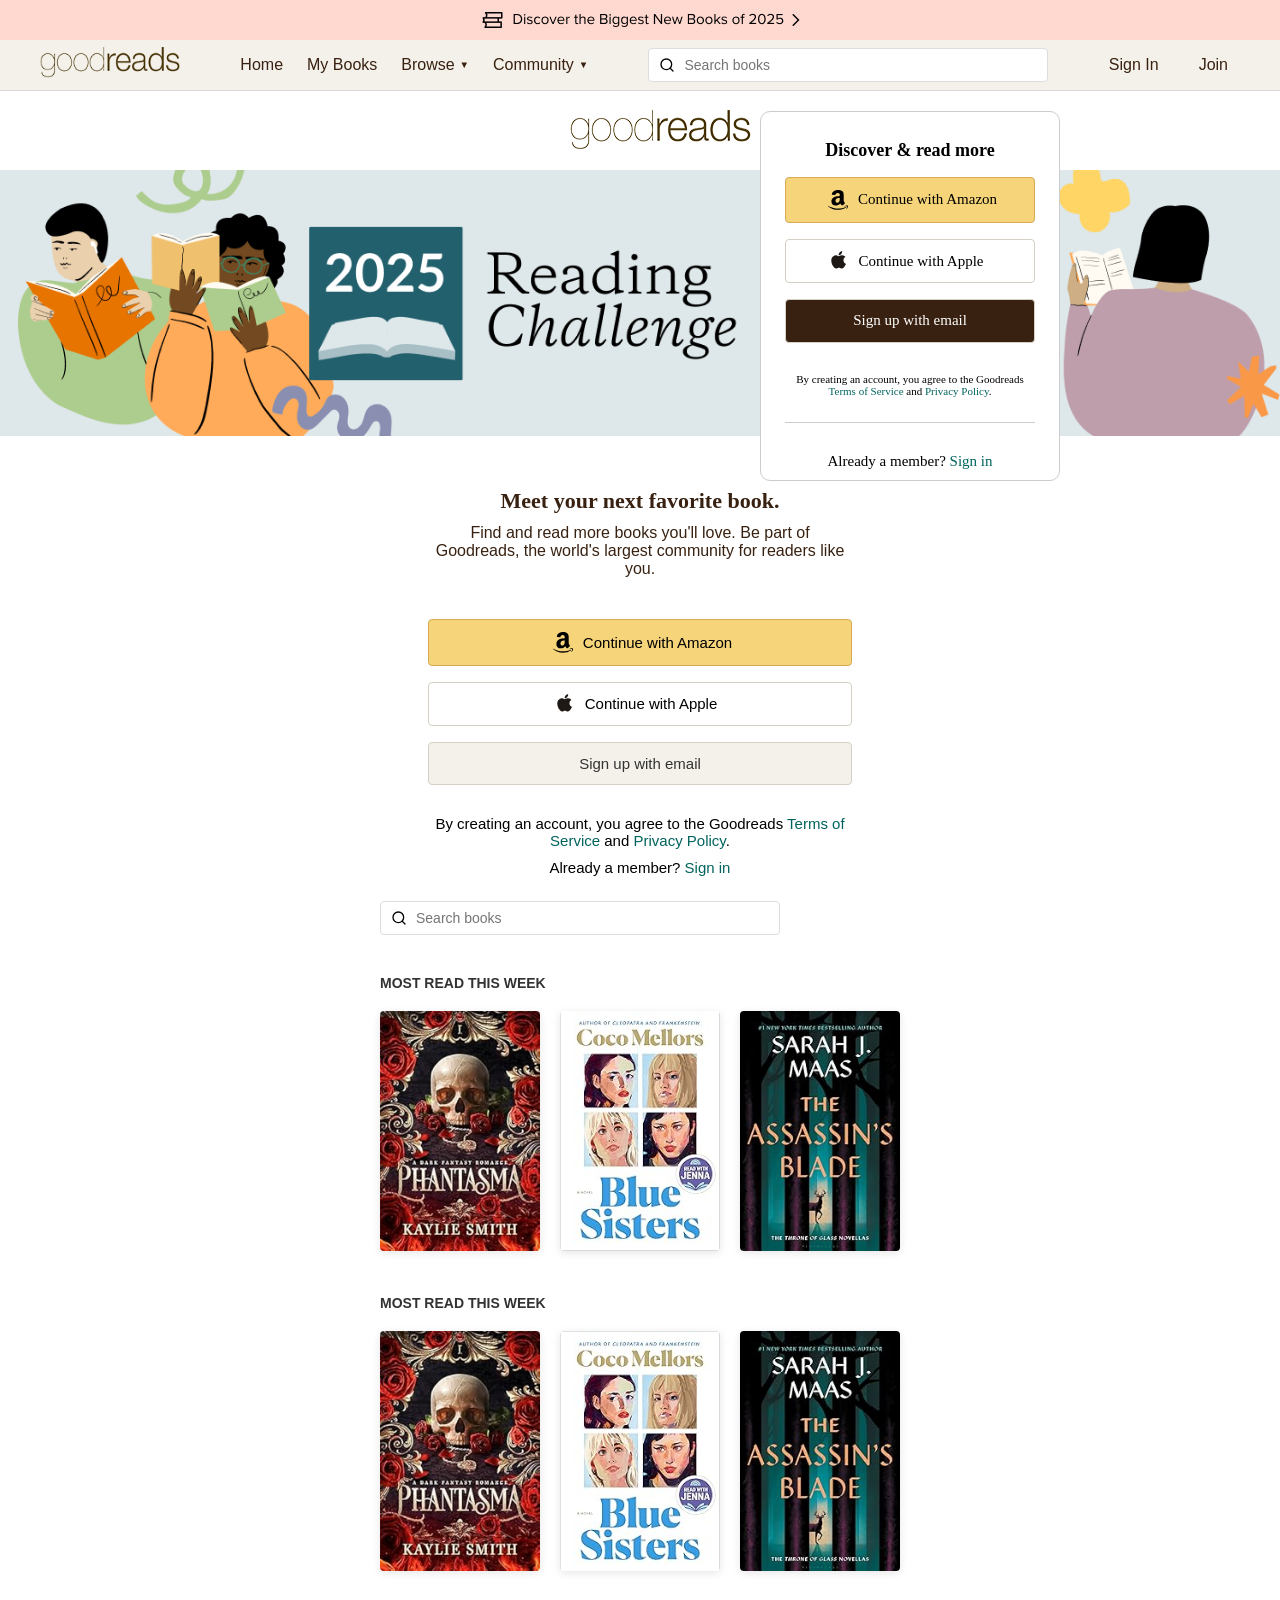
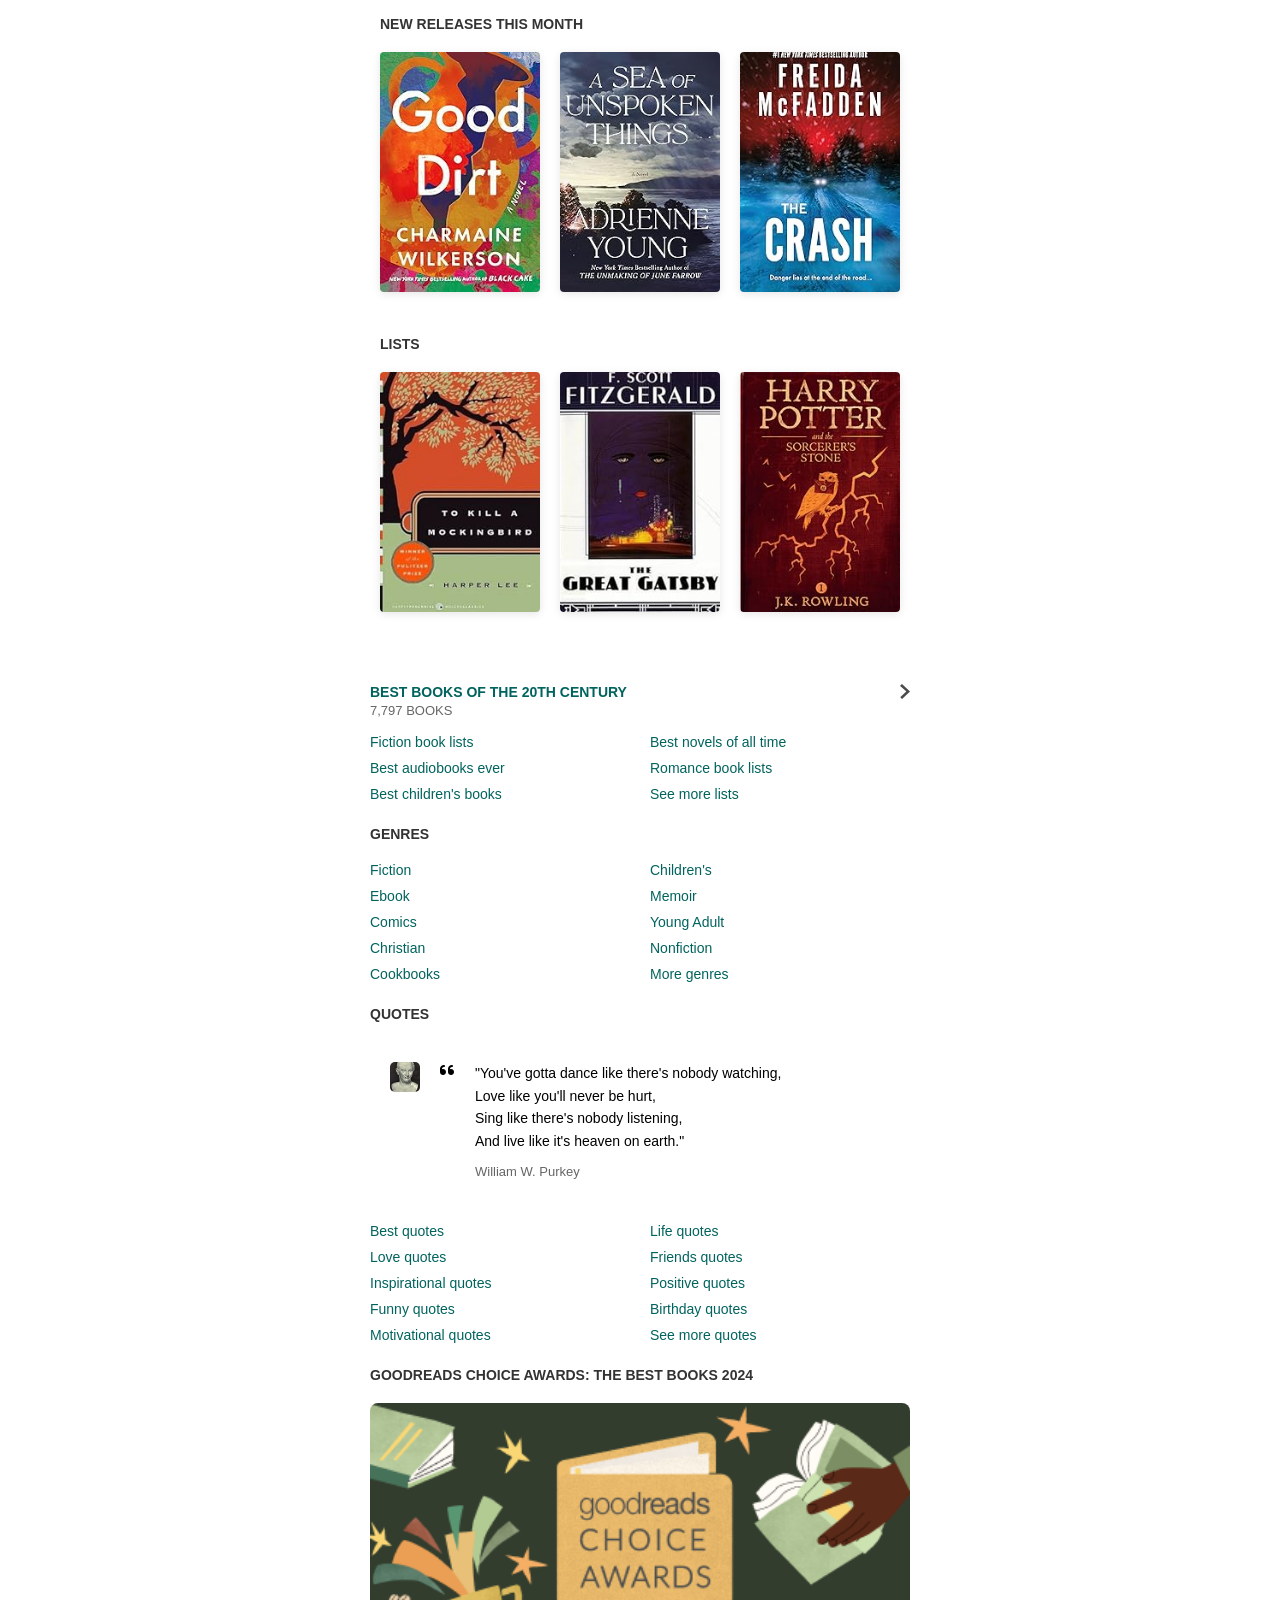
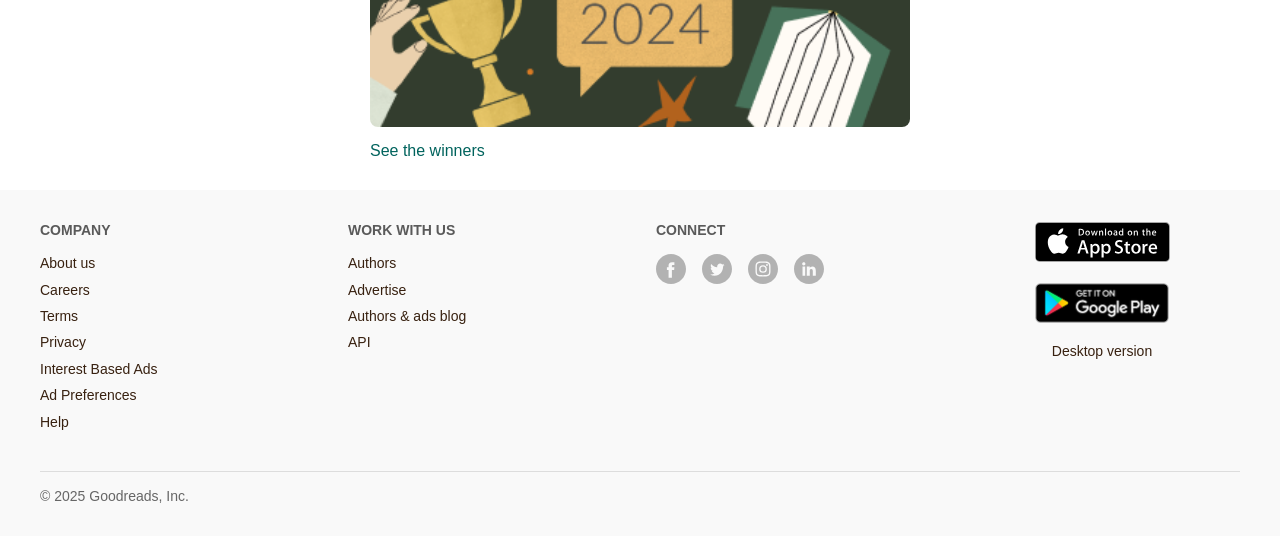
==== commit 2e3ba368: "added search functionality" ====
--- a/frontend/mainHome.html
+++ b/frontend/mainHome.html
@@ -5,7 +5,7 @@
     <meta name="viewport" content="width=device-width, initial-scale=1.0" />
     <meta
       http-equiv="Content-Security-Policy"
-      content="default-src 'self'; img-src 'self' data: https:; style-src 'self' 'unsafe-inline' https://fonts.googleapis.com https://cdnjs.cloudflare.com; font-src 'self' https://fonts.gstatic.com https://cdnjs.cloudflare.com; script-src 'self' 'unsafe-inline' https://cdnjs.cloudflare.com;"
+      content="default-src 'self'; connect-src 'self' http://localhost http://localhost:* http://127.0.0.1 http://127.0.0.1:*; img-src 'self' data: https:; style-src 'self' 'unsafe-inline' https://fonts.googleapis.com https://cdnjs.cloudflare.com; font-src 'self' https://fonts.gstatic.com https://cdnjs.cloudflare.com; script-src 'self' 'unsafe-inline' https://cdnjs.cloudflare.com;"
     />
     <meta
       name="description"
@@ -220,12 +220,52 @@
           <div class="author-search-container search-container">
             <input
               type="search"
-              placeholder="Search books and authors"
-              class="authors-search-input search-input"
+              placeholder="Search books"
+              class="search-input"
             />
           </div>
 
+          <section class="search-result" style="display: none; margin-bottom: 75px;">
+            <h2 class="section-title">Search Results</h2>
+            <div class="book-grid" id="search-results"></div>
+          </section>
+
           <section class="book-section">
+            <h2 class="section-title">MOST READ THIS WEEK</h2>
+            <div class="book-grid">
+              <div class="book-card">
+                <a href="./Pages/BookDisplay.html">
+                  <img
+                    src="./assets/image/books-image/book1.png"
+                    alt="Phantasma by Kaylie Smith"
+                    class="book-cover"
+                  />
+                </a>
+              </div>
+              <div class="book-card">
+                <a href="./Pages/BookDisplay.html">
+                  <img
+                    src="./assets/image/books-image/book2.png"
+                    alt="Blue Sisters by Coco Mellors"
+                    class="book-cover"
+                  />
+                </a>
+              </div>
+              <div class="book-card">
+                <a href="./Pages/BookDisplay.html">
+                  <img
+                    src="./assets/image/books-image/book3.png"
+                    alt="The Assassin's Blade"
+                    class="book-cover"
+                  />
+                </a>
+              </div>
+            </div>
+          </section>
+
+
+            <section class="book-section">
+            
             <h2 class="section-title">MOST READ THIS WEEK</h2>
             <div class="book-grid">
               <div class="book-card">
@@ -507,5 +547,9 @@
       </div>
     </footer>
     <!-- footer section end -->
+
+    <!-- Add auth state handler script -->
+    <script src="./js/authStateHandler.js"></script>
+    <script src="./js/searchBook.js"></script>
   </body>
-</html>
+</html>
--- a/frontend/css/mainHomeStyles.css
+++ b/frontend/css/mainHomeStyles.css
@@ -127,6 +127,30 @@
   font-size: 16px;
 }
 
+/* Add common styles for the logout button */
+.auth-links .logout {
+  color: #382110;
+  padding: 0 12px;
+  height: 50px;
+  display: flex;
+  align-items: center;
+  transition: all 0.2s ease-in-out;
+}
+
+.auth-links .logout:hover {
+  background-color: #382110;
+  color: white;
+  text-decoration: none;
+}
+
+/* Add greeting styles */
+.auth-links .user-greeting {
+  color: #382110;
+  padding: 0 12px;
+  display: flex;
+  align-items: center;
+}
+
 /* Responsive styles for screens with max-width of 1190px */
 @media (max-width: 1190px) {
   .nav {
@@ -188,6 +212,31 @@
     gap: 0;
   }
 }
+
+/* Add responsive styles for small screens */
+@media (max-width: 478px) {
+  /* For screens below 478px, reposition the auth links */
+  .auth-links {
+    display: flex;
+    justify-content: space-between; /* Space between elements */
+    width: 100%; /* Take full width */
+  }
+
+  /* Position the logout button to the far right */
+  .auth-links .sign-in.logout {
+    order: 1; /* Higher order puts it on the right */
+    margin-right: 0; /* Remove any right margin */
+    margin-left: auto; /* Push to the right */
+  }
+
+  /* Position the greeting to the left */
+  .auth-links .user-greeting {
+    order: 0; /* Lower order puts it on the left */
+    margin-left: 0; /* Remove any left margin */
+    margin-right: auto; /* Push to the left */
+  }
+}
+
 /* header styles end */
 
 /* Footer section styles */
